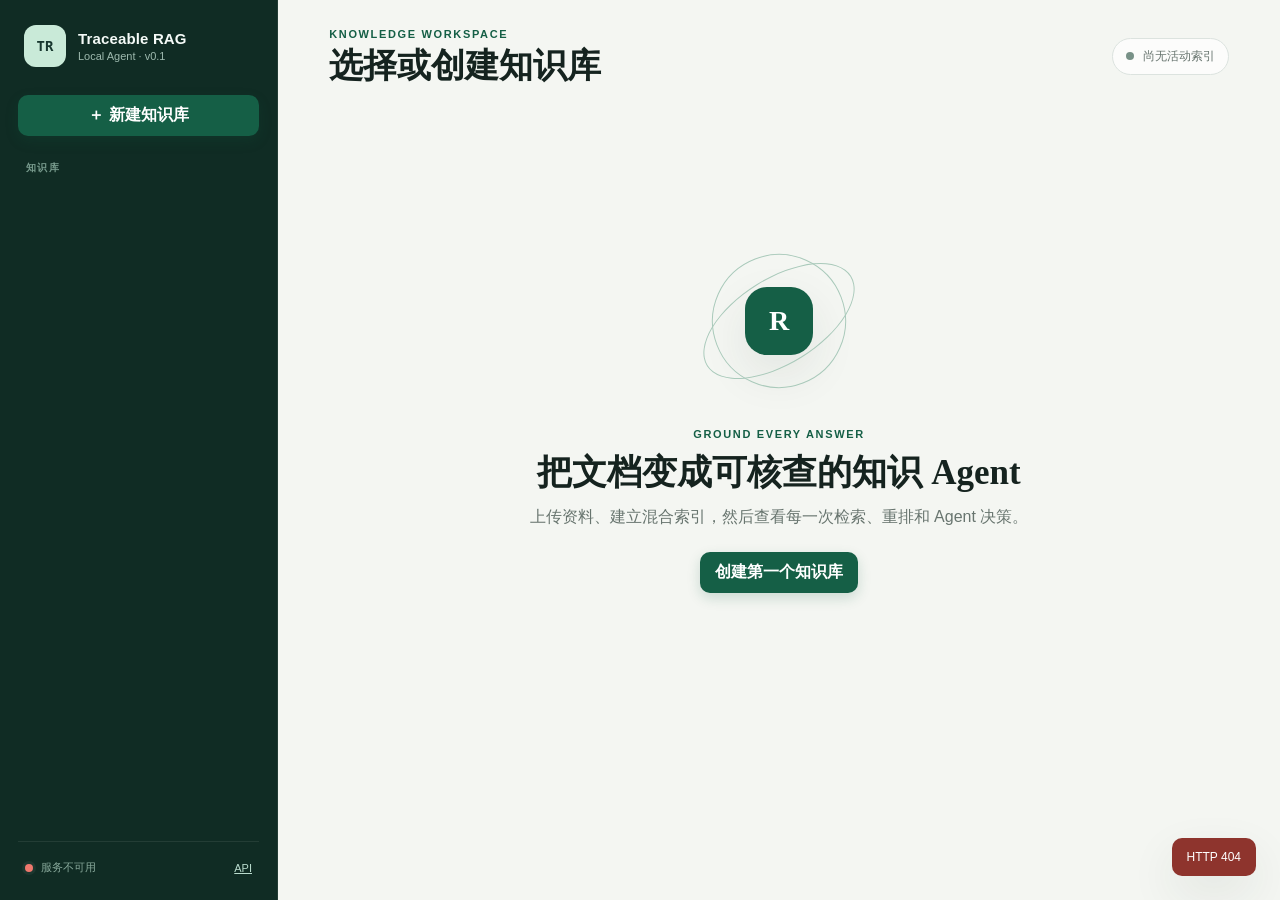
==== src/ragagent/static/index.html @ 38520293 "release traceable agentic rag v0.1 baseline" ====
<!doctype html>
<html lang="zh-CN">
  <head>
    <meta charset="utf-8" />
    <meta name="viewport" content="width=device-width, initial-scale=1" />
    <meta name="description" content="本地、可追踪的 Agentic RAG 应用" />
    <title>Traceable RAG</title>
    <link rel="stylesheet" href="./styles.css?v=0.1.2" />
  </head>
  <body>
    <div class="shell">
      <aside class="sidebar">
        <div class="brand">
          <div class="brand-mark">TR</div>
          <div>
            <strong>Traceable RAG</strong>
            <span>Local Agent · v0.1</span>
          </div>
        </div>

        <button class="primary full" id="new-kb-button" type="button">＋ 新建知识库</button>
        <div class="sidebar-label">知识库</div>
        <div id="kb-list" class="kb-list" aria-live="polite"></div>

        <div class="sidebar-footer">
          <span class="status-dot" id="health-dot"></span>
          <span id="health-label">正在连接本地服务…</span>
          <a href="/docs" target="_blank" rel="noreferrer">API</a>
        </div>
      </aside>

      <main class="main">
        <header class="topbar">
          <div>
            <p class="eyebrow">KNOWLEDGE WORKSPACE</p>
            <h1 id="workspace-title">选择或创建知识库</h1>
          </div>
          <div class="index-pill" id="index-pill">
            <span class="status-dot"></span>
            <span>尚无活动索引</span>
          </div>
        </header>

        <section id="empty-state" class="empty-state">
          <div class="empty-visual">
            <div class="orbit orbit-one"></div>
            <div class="orbit orbit-two"></div>
            <div class="core">R</div>
          </div>
          <p class="eyebrow">GROUND EVERY ANSWER</p>
          <h2>把文档变成可核查的知识 Agent</h2>
          <p>上传资料、建立混合索引，然后查看每一次检索、重排和 Agent 决策。</p>
          <button class="primary" id="empty-new-kb" type="button">创建第一个知识库</button>
        </section>

        <section id="workspace" class="workspace hidden">
          <nav class="tabs" aria-label="Workspace sections" role="tablist">
            <button class="tab active" id="tab-button-chat" type="button" role="tab" aria-controls="tab-chat" aria-selected="true" data-tab="chat">问答</button>
            <button class="tab" id="tab-button-documents" type="button" role="tab" aria-controls="tab-documents" aria-selected="false" tabindex="-1" data-tab="documents">文档与索引</button>
            <button class="tab" id="tab-button-trace" type="button" role="tab" aria-controls="tab-trace" aria-selected="false" tabindex="-1" data-tab="trace">运行轨迹</button>
          </nav>

          <section class="panel tab-panel" id="tab-chat" role="tabpanel" aria-labelledby="tab-button-chat">
            <div id="conversation" class="conversation"></div>
            <form class="composer" id="query-form">
              <textarea id="question" rows="2" placeholder="询问当前知识库中的内容…" required></textarea>
              <div class="composer-actions">
                <span>回答附带原文引用与完整 trace</span>
                <button class="primary" type="submit" id="ask-button">发送</button>
              </div>
            </form>
          </section>

          <section class="panel tab-panel hidden" id="tab-documents" role="tabpanel" aria-labelledby="tab-button-documents">
            <div class="section-heading">
              <div>
                <p class="eyebrow">INGESTION</p>
                <h2>文档与索引</h2>
              </div>
              <button class="secondary" id="build-index-button" type="button">建立新索引版本</button>
            </div>
            <label class="dropzone" id="dropzone" role="button" tabindex="0">
              <input id="file-input" type="file" multiple accept=".pdf,.docx,.md,.markdown,.txt" />
              <span class="drop-icon">⇧</span>
              <strong>拖入 PDF、DOCX、Markdown 或 TXT</strong>
              <span>文件保存在本地 Docker Volume；默认单文件上限 100 MB</span>
            </label>
            <div id="job-banner" class="job-banner hidden"></div>
            <div id="document-list" class="document-list"></div>
          </section>

          <section class="panel tab-panel hidden" id="tab-trace" role="tabpanel" aria-labelledby="tab-button-trace">
            <div class="section-heading">
              <div>
                <p class="eyebrow">OBSERVABILITY</p>
                <h2>最近一次运行轨迹</h2>
              </div>
              <span class="mono muted" id="trace-run-id">尚无 run</span>
            </div>
            <div id="trace-summary" class="trace-summary"></div>
            <div id="trace-timeline" class="timeline empty-copy">完成一次查询后，这里会显示检索候选、融合、重排、证据门和停止理由。</div>
          </section>
        </section>
      </main>
    </div>

    <dialog id="new-kb-dialog">
      <form id="new-kb-form">
        <div class="dialog-heading">
          <div>
            <p class="eyebrow">NEW WORKSPACE</p>
            <h2>创建知识库</h2>
          </div>
          <button class="icon-button" id="close-kb-dialog" type="button" aria-label="关闭">×</button>
        </div>
        <label>名称 <span class="required-mark" aria-hidden="true">*</span><input id="kb-name" maxlength="120" placeholder="例如：产品技术文档" autocomplete="off" aria-describedby="kb-name-help" required /></label>
        <span class="field-help" id="kb-name-help">必填，用于在侧边栏识别这个知识库。</span>
        <label>说明<textarea id="kb-description" rows="3" maxlength="1000" placeholder="可选：这个知识库收录什么内容"></textarea></label>
        <div class="dialog-actions">
          <button class="secondary" id="cancel-kb-dialog" type="button">取消</button>
          <button class="primary" type="submit" id="create-kb-submit">创建</button>
        </div>
      </form>
    </dialog>

    <div id="toast" class="toast" role="status" aria-live="polite"></div>
    <script type="module" src="./app.js?v=0.1.2"></script>
  </body>
</html>
---- src/ragagent/static/styles.css ----
:root {
  color-scheme: light;
  --ink: #15231f;
  --muted: #68756f;
  --line: #dce3df;
  --paper: #f4f6f2;
  --surface: #ffffff;
  --green: #155f46;
  --green-2: #0f4936;
  --mint: #d7eee2;
  --amber: #c97522;
  --red: #b84338;
  --shadow: 0 18px 48px rgba(31, 53, 45, 0.09);
  font-family: Inter, ui-sans-serif, -apple-system, BlinkMacSystemFont, "Segoe UI", sans-serif;
}

* { box-sizing: border-box; }
body { margin: 0; color: var(--ink); background: var(--paper); min-height: 100vh; }
button, input, textarea { font: inherit; }
button { cursor: pointer; }
button:disabled { cursor: wait; opacity: .55; }
button:focus-visible, input:focus-visible, textarea:focus-visible, [role="button"]:focus-visible {
  outline: 3px solid rgba(44,132,92,.28);
  outline-offset: 2px;
}
.hidden { display: none !important; }
.muted { color: var(--muted); }
.mono { font-family: "SFMono-Regular", Consolas, monospace; font-size: 12px; }
.eyebrow { margin: 0 0 7px; color: var(--green); font-size: 11px; font-weight: 800; letter-spacing: .15em; }

.shell { display: grid; grid-template-columns: 278px minmax(0, 1fr); min-height: 100vh; }
.sidebar { display: flex; flex-direction: column; padding: 25px 18px; color: #f5fbf8; background: #102c24; border-right: 1px solid rgba(255,255,255,.08); }
.brand { display: flex; align-items: center; gap: 12px; margin: 0 6px 28px; }
.brand-mark { display: grid; place-items: center; width: 42px; height: 42px; color: #17372e; background: #c9ead8; border-radius: 12px; font: 800 14px/1 ui-monospace, monospace; }
.brand strong, .brand span { display: block; }
.brand strong { font-size: 15px; letter-spacing: .01em; }
.brand span { margin-top: 3px; color: #9db9ae; font-size: 11px; }
.sidebar-label { margin: 25px 8px 10px; color: #789b8d; font-size: 10px; font-weight: 800; letter-spacing: .14em; text-transform: uppercase; }
.kb-list { display: grid; gap: 6px; }
.kb-item { width: 100%; padding: 11px 12px; color: #bcd2c9; text-align: left; background: transparent; border: 1px solid transparent; border-radius: 10px; overflow: hidden; }
.kb-item strong, .kb-item span { display: block; overflow: hidden; text-overflow: ellipsis; white-space: nowrap; }
.kb-item strong { color: inherit; font-size: 13px; }
.kb-item span { margin-top: 4px; color: #789b8d; font-size: 11px; }
.kb-item:hover { background: rgba(255,255,255,.05); }
.kb-item.active { color: #f7fcf9; background: rgba(197,235,216,.12); border-color: rgba(197,235,216,.18); }
.sidebar-footer { display: flex; align-items: center; gap: 8px; margin-top: auto; padding: 18px 7px 0; color: #88a99b; font-size: 11px; border-top: 1px solid rgba(255,255,255,.08); }
.sidebar-footer a { margin-left: auto; color: #b9dbcd; }
.status-dot { width: 8px; height: 8px; background: #789187; border-radius: 50%; box-shadow: 0 0 0 3px rgba(255,255,255,.05); }
.status-dot.ok { background: #60cf94; }
.status-dot.error { background: #ef786d; }

.main { min-width: 0; padding: 28px clamp(24px, 4vw, 62px) 42px; }
.topbar { display: flex; align-items: center; justify-content: space-between; gap: 20px; max-width: 1180px; margin: 0 auto 24px; }
.topbar h1 { margin: 0; font: 650 clamp(24px, 3vw, 34px)/1.1 Georgia, serif; }
.index-pill { display: flex; align-items: center; gap: 9px; padding: 9px 13px; color: var(--muted); background: rgba(255,255,255,.72); border: 1px solid var(--line); border-radius: 999px; font-size: 12px; }
.index-pill.ready { color: var(--green); border-color: #acd3bf; background: #edf8f1; }
.index-pill.ready .status-dot { background: #32a96f; }

.empty-state { display: flex; flex-direction: column; align-items: center; justify-content: center; min-height: 68vh; max-width: 650px; margin: 0 auto; text-align: center; }
.empty-state h2 { margin: 6px 0 10px; font: 650 35px/1.15 Georgia, serif; }
.empty-state > p:not(.eyebrow) { max-width: 530px; margin: 0 0 22px; color: var(--muted); line-height: 1.7; }
.empty-visual { position: relative; display: grid; place-items: center; width: 170px; height: 170px; margin-bottom: 22px; }
.core { display: grid; place-items: center; width: 68px; height: 68px; color: white; background: var(--green); border-radius: 22px; font: 700 28px/1 Georgia, serif; box-shadow: var(--shadow); }
.orbit { position: absolute; border: 1px solid #aacabb; border-radius: 50%; }
.orbit-one { inset: 18px; transform: rotate(24deg); }
.orbit-two { inset: 0 42px; transform: rotate(58deg); }

.workspace { max-width: 1180px; margin: 0 auto; }
.tabs { display: flex; gap: 4px; margin-bottom: 12px; }
.tab { padding: 9px 15px; color: var(--muted); background: transparent; border: 0; border-radius: 9px; font-weight: 650; }
.tab:hover { color: var(--ink); background: rgba(255,255,255,.55); }
.tab.active { color: var(--green); background: white; box-shadow: 0 4px 18px rgba(31,53,45,.07); }
.panel { min-height: 650px; background: var(--surface); border: 1px solid var(--line); border-radius: 18px; box-shadow: var(--shadow); overflow: hidden; }

.conversation { height: min(64vh, 670px); min-height: 430px; padding: 28px; overflow: auto; }
.welcome-card { display: flex; align-items: center; gap: 17px; max-width: 600px; padding: 19px; background: linear-gradient(135deg, #edf7f1, #f8faf7); border: 1px solid #cce2d6; border-radius: 14px; }
.welcome-icon { display: grid; place-items: center; flex: 0 0 auto; width: 42px; height: 42px; color: var(--green); background: white; border-radius: 13px; font-size: 25px; }
.welcome-card h2 { margin: 0 0 4px; font-size: 15px; }
.welcome-card p { margin: 0; color: var(--muted); font-size: 13px; line-height: 1.55; }
.example-panel { max-width: 760px; margin-top: 15px; padding: 17px 19px; background: #fafbf9; border: 1px solid var(--line); border-radius: 14px; }
.example-panel > div:first-child { display: flex; align-items: baseline; justify-content: space-between; gap: 14px; }
.example-panel strong { font-size: 13px; }
.example-panel span { color: var(--muted); font-size: 11px; }
.example-prompts { display: flex; flex-wrap: wrap; gap: 8px; margin-top: 12px; }
.example-prompt { max-width: 100%; padding: 8px 11px; overflow: hidden; color: var(--green); text-align: left; text-overflow: ellipsis; white-space: nowrap; background: white; border: 1px solid #bcd0c6; border-radius: 9px; font-size: 11px; }
.example-prompt:hover { background: #edf7f1; border-color: #6fa98f; }
.message { max-width: 820px; margin: 20px 0; }
.message.user { margin-left: auto; }
.bubble { padding: 16px 18px; border-radius: 15px; line-height: 1.68; white-space: pre-wrap; }
.user .bubble { color: white; background: var(--green); border-bottom-right-radius: 4px; }
.assistant .bubble { background: #f5f7f4; border: 1px solid var(--line); border-bottom-left-radius: 4px; }
.message-meta { display: flex; flex-wrap: wrap; gap: 7px; margin: 8px 3px; }
.chip { padding: 4px 8px; color: var(--green); background: var(--mint); border-radius: 999px; font-size: 10px; font-weight: 750; }
.citation-list { display: grid; gap: 8px; margin-top: 9px; }
.citation { padding: 11px 13px; color: #41514b; background: #fafbf9; border: 1px solid var(--line); border-radius: 10px; font-size: 12px; }
.citation strong { color: var(--green); }
.composer { padding: 17px 20px; background: #fafbf9; border-top: 1px solid var(--line); }
.composer textarea { width: 100%; min-height: 54px; max-height: 180px; padding: 13px 14px; color: var(--ink); background: white; border: 1px solid #cfd8d3; border-radius: 12px; outline: none; resize: vertical; }
.composer textarea:focus { border-color: #6fa98f; box-shadow: 0 0 0 3px rgba(44,132,92,.12); }
.composer-actions { display: flex; align-items: center; justify-content: space-between; gap: 14px; margin-top: 10px; color: var(--muted); font-size: 11px; }

.section-heading { display: flex; align-items: center; justify-content: space-between; gap: 18px; padding: 27px 28px 18px; }
.section-heading h2 { margin: 0; font: 650 25px/1.2 Georgia, serif; }
.dropzone { display: grid; place-items: center; margin: 0 28px 22px; padding: 38px 20px; color: var(--muted); text-align: center; background: #fafbf9; border: 1.5px dashed #b8c8c0; border-radius: 14px; transition: .18s ease; }
.dropzone:hover, .dropzone.dragging { color: var(--green); background: #eff8f3; border-color: #4f9875; }
.dropzone input { display: none; }
.dropzone strong { margin: 7px 0 5px; color: var(--ink); font-size: 14px; }
.dropzone span:last-child { font-size: 11px; }
.drop-icon { font-size: 28px; }
.job-banner { margin: 0 28px 16px; padding: 12px 14px; color: #6b481d; background: #fff5e7; border: 1px solid #f0d2a5; border-radius: 10px; font-size: 12px; }
.document-list { padding: 0 28px 28px; }
.document-row { display: grid; grid-template-columns: minmax(0,1fr) auto auto; align-items: center; gap: 17px; padding: 14px 4px; border-bottom: 1px solid #edf0ee; }
.document-row strong, .document-row span { display: block; }
.document-row strong { overflow: hidden; text-overflow: ellipsis; white-space: nowrap; font-size: 13px; }
.document-row span { margin-top: 3px; color: var(--muted); font-size: 10px; }
.state { padding: 5px 8px; color: #725121; background: #fff0d9; border-radius: 999px; font-size: 10px; font-weight: 750; }
.state.ready, .state.succeeded { color: var(--green); background: var(--mint); }
.state.failed { color: var(--red); background: #fce8e6; }

.trace-summary { display: flex; flex-wrap: wrap; gap: 8px; padding: 0 28px 18px; }
.timeline { padding: 0 28px 32px 47px; }
.timeline-item { position: relative; padding: 0 0 22px 23px; border-left: 1px solid #cbd7d1; }
.timeline-item::before { content: ""; position: absolute; top: 1px; left: -5px; width: 9px; height: 9px; background: var(--green); border: 2px solid white; border-radius: 50%; box-shadow: 0 0 0 1px #8cb6a2; }
.timeline-item h3 { margin: 0 0 5px; font-size: 13px; }
.timeline-item p { margin: 0 0 7px; color: var(--muted); font-size: 11px; }
.timeline-item details { font-size: 11px; }
.timeline-item pre { max-height: 300px; padding: 12px; overflow: auto; background: #f4f6f3; border-radius: 9px; white-space: pre-wrap; }
.empty-copy { padding: 30px 28px; color: var(--muted); font-size: 13px; }

.primary, .secondary, .icon-button { border: 0; border-radius: 10px; font-weight: 700; }
.primary { padding: 10px 15px; color: white; background: var(--green); box-shadow: 0 5px 13px rgba(18,92,66,.18); }
.primary:hover { background: var(--green-2); }
.secondary { padding: 9px 13px; color: var(--green); background: white; border: 1px solid #bcd0c6; }
.secondary:hover { background: #f0f7f3; }
.full { width: 100%; }
.icon-button { width: 34px; height: 34px; color: var(--muted); background: transparent; font-size: 22px; }
.icon-button:hover { color: var(--ink); background: #f0f4f1; }

dialog { width: min(480px, calc(100vw - 32px)); padding: 0; color: var(--ink); background: white; border: 1px solid var(--line); border-radius: 17px; box-shadow: 0 25px 90px rgba(15,35,28,.25); }
dialog::backdrop { background: rgba(14,31,25,.42); backdrop-filter: blur(3px); }
dialog form { padding: 25px; }
.dialog-heading { display: flex; justify-content: space-between; align-items: flex-start; margin-bottom: 22px; }
.dialog-heading h2 { margin: 0; font: 650 26px/1.2 Georgia, serif; }
dialog label { display: grid; gap: 7px; margin: 14px 0; color: #4e5c56; font-size: 12px; font-weight: 700; }
dialog input, dialog textarea { width: 100%; padding: 11px 12px; color: var(--ink); border: 1px solid #cbd5d0; border-radius: 9px; outline: none; }
dialog input:user-invalid, dialog textarea:user-invalid { border-color: var(--red); box-shadow: 0 0 0 3px rgba(184,67,56,.10); }
.required-mark { color: var(--red); }
.field-help { display: block; margin: -8px 0 13px; color: var(--muted); font-size: 11px; }
.dialog-actions { display: flex; justify-content: flex-end; gap: 9px; margin-top: 21px; }
.toast { position: fixed; right: 24px; bottom: 24px; z-index: 20; max-width: 420px; padding: 12px 15px; color: white; background: #1a332a; border-radius: 10px; box-shadow: var(--shadow); font-size: 12px; opacity: 0; pointer-events: none; transform: translateY(8px); transition: .2s ease; }
.toast.visible { opacity: 1; transform: translateY(0); }
.toast.error { background: #8e342d; }

@media (max-width: 820px) {
  .shell { grid-template-columns: 1fr; }
  .sidebar { position: static; min-height: auto; padding: 17px; }
  .brand { margin-bottom: 15px; }
  .kb-list { display: flex; overflow-x: auto; }
  .kb-item { width: 190px; flex: 0 0 auto; }
  .sidebar-label, .sidebar-footer { display: none; }
  .main { padding: 20px 14px 30px; }
  .topbar { align-items: flex-start; }
  .index-pill { max-width: 190px; }
  .panel { min-height: 560px; border-radius: 14px; }
}

@media (prefers-reduced-motion: reduce) {
  *, *::before, *::after { scroll-behavior: auto !important; transition-duration: .01ms !important; animation-duration: .01ms !important; }
}
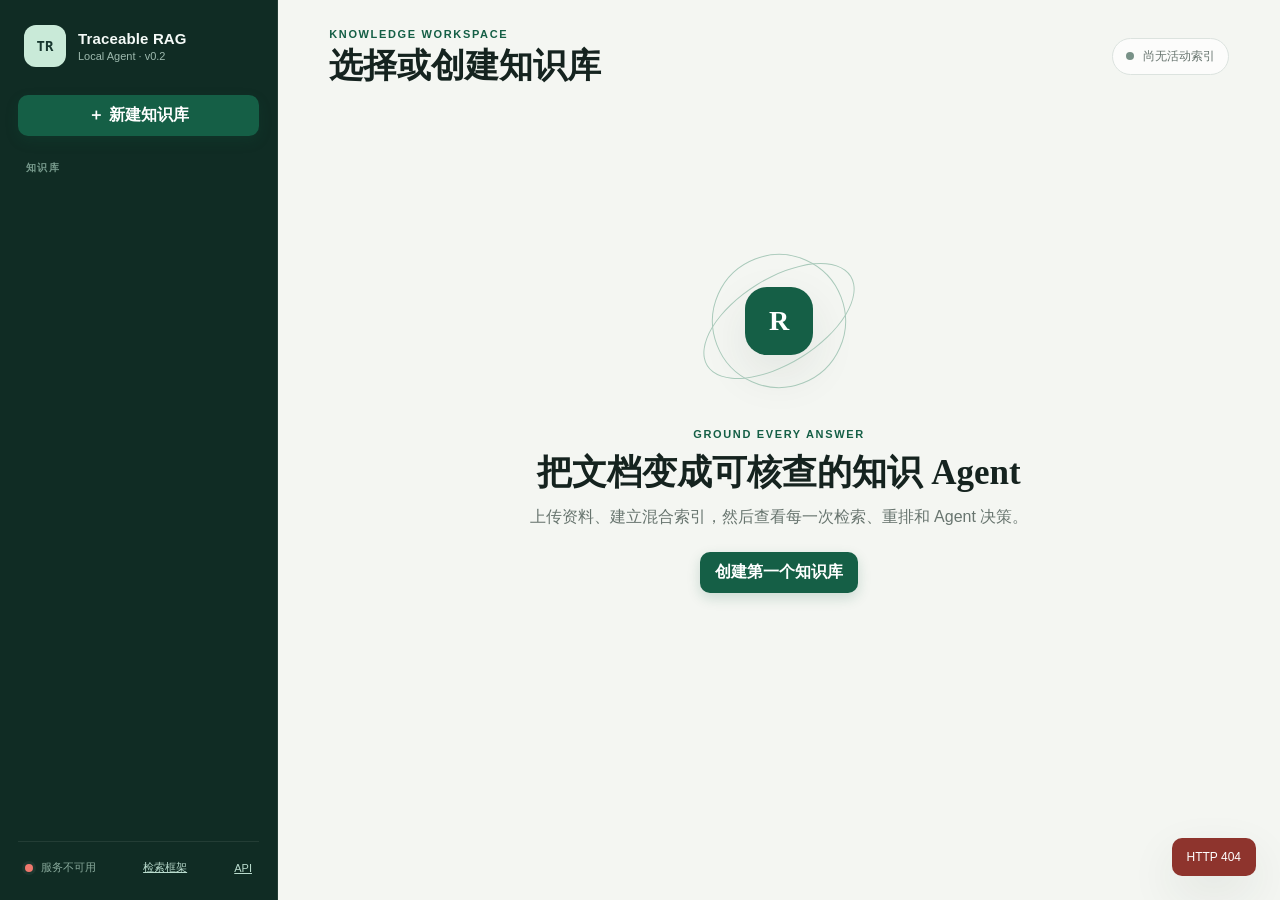
==== commit 54a2b754: "release query-aware agentic rag v0.2.0" ====
--- a/src/ragagent/static/index.html
+++ b/src/ragagent/static/index.html
@@ -5,7 +5,7 @@
     <meta name="viewport" content="width=device-width, initial-scale=1" />
     <meta name="description" content="本地、可追踪的 Agentic RAG 应用" />
     <title>Traceable RAG</title>
-    <link rel="stylesheet" href="./styles.css?v=0.1.2" />
+    <link rel="stylesheet" href="./styles.css?v=0.2.0" />
   </head>
   <body>
     <div class="shell">
@@ -14,7 +14,7 @@
           <div class="brand-mark">TR</div>
           <div>
             <strong>Traceable RAG</strong>
-            <span>Local Agent · v0.1</span>
+            <span>Local Agent · v0.2</span>
           </div>
         </div>
 
@@ -25,6 +25,7 @@
         <div class="sidebar-footer">
           <span class="status-dot" id="health-dot"></span>
           <span id="health-label">正在连接本地服务…</span>
+          <a href="/app/retrieval-framework.html" target="_blank" rel="noreferrer">检索框架</a>
           <a href="/docs" target="_blank" rel="noreferrer">API</a>
         </div>
       </aside>
@@ -61,12 +62,40 @@
           </nav>
 
           <section class="panel tab-panel" id="tab-chat" role="tabpanel" aria-labelledby="tab-button-chat">
+            <section class="runtime-settings" aria-labelledby="runtime-settings-title">
+              <div class="runtime-settings-heading">
+                <div>
+                  <strong id="runtime-settings-title">本次检索参数</strong>
+                  <span>随每次查询发送，并完整写入运行轨迹</span>
+                </div>
+                <button class="secondary compact" id="new-conversation-button" type="button">生成新会话 ID</button>
+              </div>
+              <div class="runtime-settings-grid">
+                <label class="runtime-field runtime-field-wide" for="conversation-id">
+                  <span>Conversation ID</span>
+                  <input id="conversation-id" type="text" maxlength="120" autocomplete="off" spellcheck="false" aria-describedby="conversation-id-help" />
+                  <small id="conversation-id-help">用于隔离会话记忆；复用同一 ID 才会读取该会话的历史。</small>
+                </label>
+                <label class="runtime-field" for="memory-turns">
+                  <span>记忆轮次</span>
+                  <input id="memory-turns" type="number" min="0" max="10" step="1" value="5" aria-describedby="memory-turns-help" />
+                  <small id="memory-turns-help">0–10 轮；0 表示关闭历史记忆。</small>
+                </label>
+                <label class="runtime-field" for="retrieval-concurrency">
+                  <span>召回 Query 并发数</span>
+                  <input id="retrieval-concurrency" type="number" min="1" max="4" step="1" value="2" aria-describedby="retrieval-concurrency-help" />
+                  <small id="retrieval-concurrency-help">1–4 路；越高通常越快，也会增加瞬时模型请求。</small>
+                </label>
+              </div>
+            </section>
             <div id="conversation" class="conversation"></div>
             <form class="composer" id="query-form">
               <textarea id="question" rows="2" placeholder="询问当前知识库中的内容…" required></textarea>
               <div class="composer-actions">
-                <span>回答附带原文引用与完整 trace</span>
-                <button class="primary" type="submit" id="ask-button">发送</button>
+                <div class="composer-submit">
+                  <span>回答附带原文引用与完整 trace</span>
+                  <button class="primary" type="submit" id="ask-button">发送</button>
+                </div>
               </div>
             </form>
           </section>
@@ -78,6 +107,26 @@
                 <h2>文档与索引</h2>
               </div>
               <button class="secondary" id="build-index-button" type="button">建立新索引版本</button>
+            </div>
+            <div class="index-settings" aria-label="索引策略">
+              <label>
+                <span>分块策略</span>
+                <select id="chunk-strategy">
+                  <option value="auto" selected>Auto · 结构优先，弱结构语义补偿</option>
+                  <option value="structure">Structure · 纯结构/句界基线</option>
+                  <option value="semantic">Semantic · 强制语义断点</option>
+                </select>
+                <small>语义模式复用本地 embedding，只在离线建索引时增加计算。</small>
+              </label>
+              <label>
+                <span>Dense 搜索</span>
+                <select id="dense-backend">
+                  <option value="auto" selected>Auto · 小库 Exact，大库 HNSW</option>
+                  <option value="exact">Exact · 精确余弦，质量基线</option>
+                  <option value="hnsw">HNSW · 低延迟近似检索</option>
+                </select>
+                <small>选择会固化进新的不可变索引版本，并出现在检索 trace。</small>
+              </label>
             </div>
             <label class="dropzone" id="dropzone" role="button" tabindex="0">
               <input id="file-input" type="file" multiple accept=".pdf,.docx,.md,.markdown,.txt" />
@@ -124,6 +173,6 @@
     </dialog>
 
     <div id="toast" class="toast" role="status" aria-live="polite"></div>
-    <script type="module" src="./app.js?v=0.1.2"></script>
+    <script type="module" src="./app.js?v=0.2.0"></script>
   </body>
 </html>
--- a/src/ragagent/static/styles.css
+++ b/src/ragagent/static/styles.css
@@ -16,10 +16,10 @@
 
 * { box-sizing: border-box; }
 body { margin: 0; color: var(--ink); background: var(--paper); min-height: 100vh; }
-button, input, textarea { font: inherit; }
+button, input, textarea, select { font: inherit; }
 button { cursor: pointer; }
 button:disabled { cursor: wait; opacity: .55; }
-button:focus-visible, input:focus-visible, textarea:focus-visible, [role="button"]:focus-visible {
+button:focus-visible, input:focus-visible, textarea:focus-visible, select:focus-visible, [role="button"]:focus-visible {
   outline: 3px solid rgba(44,132,92,.28);
   outline-offset: 2px;
 }
@@ -95,12 +95,29 @@
 .citation { padding: 11px 13px; color: #41514b; background: #fafbf9; border: 1px solid var(--line); border-radius: 10px; font-size: 12px; }
 .citation strong { color: var(--green); }
 .composer { padding: 17px 20px; background: #fafbf9; border-top: 1px solid var(--line); }
+.runtime-settings { margin: 18px 20px 0; padding: 14px; background: #f1f7f4; border: 1px solid #cfe0d7; border-radius: 12px; }
+.runtime-settings-heading { display: flex; align-items: center; justify-content: space-between; gap: 14px; margin-bottom: 11px; }
+.runtime-settings-heading strong, .runtime-settings-heading span { display: block; }
+.runtime-settings-heading strong { color: var(--green); font-size: 13px; }
+.runtime-settings-heading span { margin-top: 3px; color: var(--muted); font-size: 10px; }
+.runtime-settings-grid { display: grid; grid-template-columns: minmax(250px, 1.8fr) minmax(130px, .6fr) minmax(170px, .8fr); gap: 10px; }
+.runtime-field { display: grid; grid-template-rows: auto auto 1fr; gap: 5px; min-width: 0; color: #40524a; font-size: 11px; font-weight: 750; }
+.runtime-field input { width: 100%; min-width: 0; padding: 8px 9px; color: var(--ink); background: white; border: 1px solid #c6d4cd; border-radius: 8px; }
+.runtime-field-wide input { font-family: "SFMono-Regular", Consolas, monospace; font-size: 11px; }
+.runtime-field small { color: var(--muted); font-size: 9.5px; font-weight: 450; line-height: 1.4; }
 .composer textarea { width: 100%; min-height: 54px; max-height: 180px; padding: 13px 14px; color: var(--ink); background: white; border: 1px solid #cfd8d3; border-radius: 12px; outline: none; resize: vertical; }
 .composer textarea:focus { border-color: #6fa98f; box-shadow: 0 0 0 3px rgba(44,132,92,.12); }
 .composer-actions { display: flex; align-items: center; justify-content: space-between; gap: 14px; margin-top: 10px; color: var(--muted); font-size: 11px; }
+.composer-submit { display: flex; align-items: center; gap: 8px; }
+.compact { padding: 7px 10px; font-size: 11px; }
+.composer-submit { margin-left: auto; }
 
 .section-heading { display: flex; align-items: center; justify-content: space-between; gap: 18px; padding: 27px 28px 18px; }
 .section-heading h2 { margin: 0; font: 650 25px/1.2 Georgia, serif; }
+.index-settings { display: grid; grid-template-columns: repeat(2, minmax(0, 1fr)); gap: 14px; margin: 0 28px 18px; padding: 15px; background: #f7faf8; border: 1px solid var(--line); border-radius: 13px; }
+.index-settings label { display: grid; gap: 6px; color: #40524a; font-size: 12px; font-weight: 750; }
+.index-settings select { width: 100%; padding: 9px 10px; color: var(--ink); background: white; border: 1px solid #c8d3cd; border-radius: 9px; }
+.index-settings small { color: var(--muted); font-size: 10px; font-weight: 450; line-height: 1.45; }
 .dropzone { display: grid; place-items: center; margin: 0 28px 22px; padding: 38px 20px; color: var(--muted); text-align: center; background: #fafbf9; border: 1.5px dashed #b8c8c0; border-radius: 14px; transition: .18s ease; }
 .dropzone:hover, .dropzone.dragging { color: var(--green); background: #eff8f3; border-color: #4f9875; }
 .dropzone input { display: none; }
@@ -162,6 +179,11 @@
   .topbar { align-items: flex-start; }
   .index-pill { max-width: 190px; }
   .panel { min-height: 560px; border-radius: 14px; }
+  .index-settings { grid-template-columns: 1fr; }
+  .runtime-settings-heading { align-items: flex-start; flex-direction: column; }
+  .runtime-settings-grid { grid-template-columns: 1fr; }
+  .composer-actions { align-items: stretch; flex-direction: column; }
+  .composer-submit { justify-content: space-between; margin-left: 0; }
 }
 
 @media (prefers-reduced-motion: reduce) {
